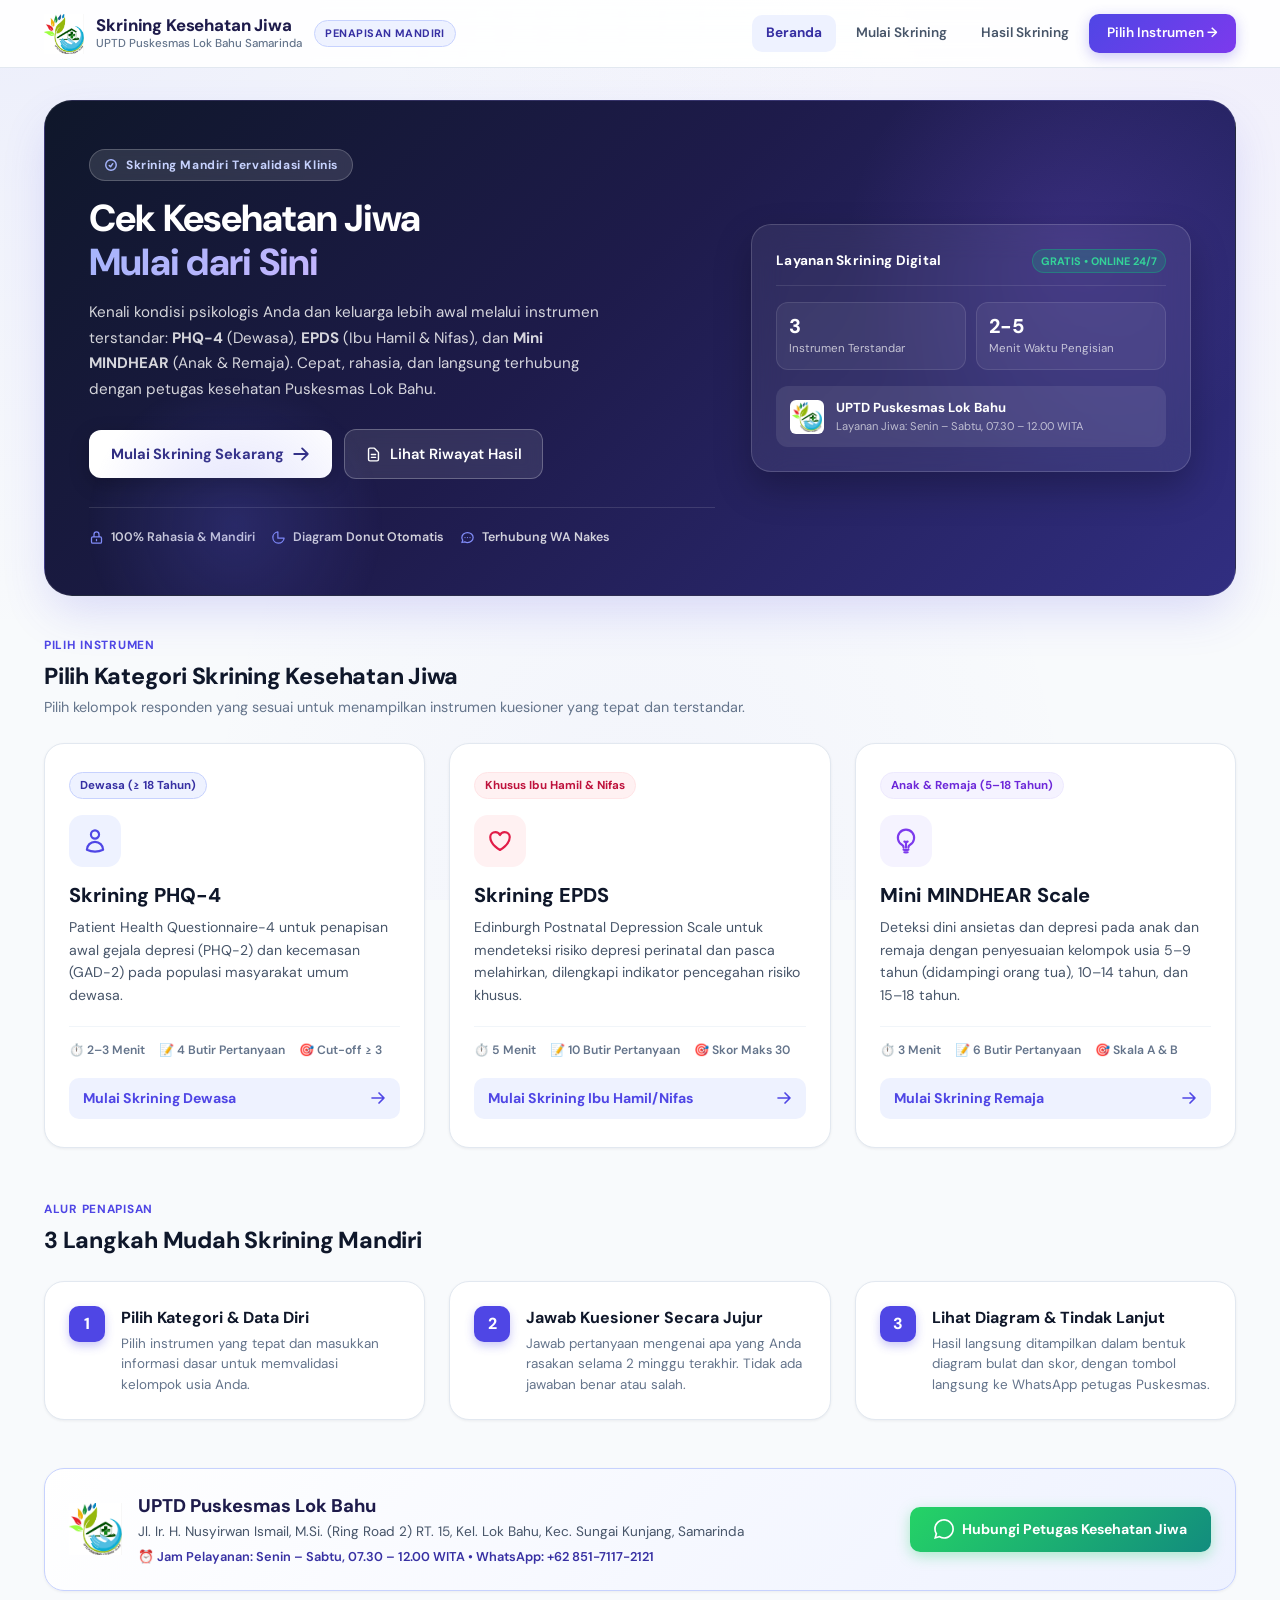
==== desktop/index.html @ c5b692dd "feat: inisialisasi aplikasi skrining kesehatan jiwa mandiri Puskesmas Lok Bahu" ====
<!DOCTYPE html>
<html lang="id">
<head>
    <meta charset="UTF-8">
    <meta name="viewport" content="width=device-width, initial-scale=1.0">
    <title>Skrining Kesehatan Jiwa Mandiri — Puskesmas Lok Bahu</title>
    <meta name="description" content="Skrining kesehatan jiwa mandiri berbasis instrumen tervalidasi PHQ-4, EPDS, dan Mini MINDHEAR. Puskesmas Lok Bahu, Samarinda.">
    <link rel="stylesheet" href="../assets/css/desktop.css">
    <script src="../assets/js/config.js"></script>
</head>
<body>

    <!-- TOP NAVIGATION BAR -->
    <nav class="top-nav">
        <div class="nav-inner">
            <a href="index.html" class="nav-brand">
                <img src="../assets/img/logopuskesmas.png" alt="Puskesmas Lok Bahu" class="brand-logo-img">
                <div class="brand-text">
                    <h1>Skrining Kesehatan Jiwa</h1>
                    <p>UPTD Puskesmas Lok Bahu Samarinda</p>
                </div>
            </a>

            <span class="nav-badge">PENAPISAN MANDIRI</span>

            <ul class="nav-links">
                <li><a href="index.html" class="active">Beranda</a></li>
                <li><a href="#pilih-kategori">Mulai Skrining</a></li>
                <li><a href="hasil.html">Hasil Skrining</a></li>
                <li><a href="#pilih-kategori" class="nav-cta">Pilih Instrumen →</a></li>
            </ul>
        </div>
    </nav>

    <!-- PAGE CONTAINER -->
    <div class="page-container">

        <!-- HERO SECTION (RICH 2-COLUMN) -->
        <section class="hero-desktop">
            <div>
                <div class="hero-tag">
                    <svg viewBox="0 0 24 24" fill="none" stroke="currentColor" stroke-width="2.5">
                        <path stroke-linecap="round" stroke-linejoin="round" d="M9 12.75L11.25 15 15 9.75M21 12a9 9 0 11-18 0 9 9 0 0118 0z"/>
                    </svg>
                    <span>Skrining Mandiri Tervalidasi Klinis</span>
                </div>

                <h1>Cek Kesehatan Jiwa<br><span>Mulai dari Sini</span></h1>

                <p>
                    Kenali kondisi psikologis Anda dan keluarga lebih awal melalui instrumen terstandar: <strong>PHQ-4</strong> (Dewasa), <strong>EPDS</strong> (Ibu Hamil & Nifas), dan <strong>Mini MINDHEAR</strong> (Anak & Remaja). Cepat, rahasia, dan langsung terhubung dengan petugas kesehatan Puskesmas Lok Bahu.
                </p>

                <div class="hero-action-row">
                    <a href="#pilih-kategori" class="btn-hero-primary">
                        <span>Mulai Skrining Sekarang</span>
                        <svg width="18" height="18" fill="none" stroke="currentColor" stroke-width="2.5" viewBox="0 0 24 24"><path stroke-linecap="round" stroke-linejoin="round" d="M13.5 4.5L21 12m0 0l-7.5 7.5M21 12H3"/></svg>
                    </a>
                    <a href="hasil.html" class="btn-hero-secondary">
                        <svg width="17" height="17" fill="none" stroke="currentColor" stroke-width="2" viewBox="0 0 24 24"><path stroke-linecap="round" stroke-linejoin="round" d="M9 12h6m-6 4h6m2 5H7a2 2 0 01-2-2V5a2 2 0 012-2h5.586a1 1 0 01.707.293l5.414 5.414a1 1 0 01.293.707V19a2 2 0 01-2 2z"/></svg>
                        <span>Lihat Riwayat Hasil</span>
                    </a>
                </div>

                <div class="hero-pills-row">
                    <div class="hero-pill-item">
                        <svg fill="none" stroke="currentColor" viewBox="0 0 24 24" stroke-width="2"><path stroke-linecap="round" stroke-linejoin="round" d="M12 15v2m-6 4h12a2 2 0 002-2v-6a2 2 0 00-2-2H6a2 2 0 00-2 2v6a2 2 0 002 2zm10-10V7a4 4 0 00-8 0v4h8z"/></svg>
                        <span>100% Rahasia & Mandiri</span>
                    </div>
                    <div class="hero-pill-item">
                        <svg fill="none" stroke="currentColor" viewBox="0 0 24 24" stroke-width="2"><path stroke-linecap="round" stroke-linejoin="round" d="M11 3.055A9.001 9.001 0 1020.945 13H11V3.055z"/></svg>
                        <span>Diagram Donut Otomatis</span>
                    </div>
                    <div class="hero-pill-item">
                        <svg fill="none" stroke="currentColor" viewBox="0 0 24 24" stroke-width="2"><path stroke-linecap="round" stroke-linejoin="round" d="M8 12h.01M12 12h.01M16 12h.01M21 12c0 4.418-4.03 8-9 8a9.863 9.863 0 01-4.255-.949L3 20l1.395-3.72C3.512 15.042 3 13.574 3 12c0-4.418 4.03-8 9-8s9 3.582 9 8z"/></svg>
                        <span>Terhubung WA Nakes</span>
                    </div>
                </div>
            </div>

            <!-- Hero Visual Preview Card -->
            <div class="hero-visual-card">
                <div class="hvc-header">
                    <span class="hvc-title">Layanan Skrining Digital</span>
                    <span class="hvc-badge">GRATIS • ONLINE 24/7</span>
                </div>
                <div class="hvc-stat-grid">
                    <div class="hvc-stat-item">
                        <div class="hvc-stat-num">3</div>
                        <div class="hvc-stat-label">Instrumen Terstandar</div>
                    </div>
                    <div class="hvc-stat-item">
                        <div class="hvc-stat-num">2-5</div>
                        <div class="hvc-stat-label">Menit Waktu Pengisian</div>
                    </div>
                </div>
                <div class="hvc-faskes">
                    <img src="../assets/img/logopuskesmas.png" alt="Logo" class="hvc-faskes-logo">
                    <div>
                        <div class="hvc-faskes-name">UPTD Puskesmas Lok Bahu</div>
                        <div class="hvc-faskes-hours">Layanan Jiwa: Senin – Sabtu, 07.30 – 12.00 WITA</div>
                    </div>
                </div>
            </div>
        </section>

        <!-- PILIH KATEGORI SECTION -->
        <section id="pilih-kategori" style="margin-bottom: 48px;">
            <div class="section-head">
                <span class="section-tag">PILIH INSTRUMEN</span>
                <h2 class="section-title">Pilih Kategori Skrining Kesehatan Jiwa</h2>
                <p class="section-desc">Pilih kelompok responden yang sesuai untuk menampilkan instrumen kuesioner yang tepat dan terstandar.</p>
            </div>

            <div class="grid-3">
                <!-- 1. DEWASA (PHQ-4) -->
                <a href="form.html?t=phq4" class="category-card">
                    <div class="cat-badge indigo">Dewasa (≥ 18 Tahun)</div>
                    <div class="cat-icon-wrap indigo">
                        <svg viewBox="0 0 24 24" fill="none" stroke="currentColor" stroke-width="2">
                            <path stroke-linecap="round" stroke-linejoin="round" d="M15.75 6a3.75 3.75 0 11-7.5 0 3.75 3.75 0 017.5 0zM4.501 20.118a7.5 7.5 0 0114.998 0A17.933 17.933 0 0112 21.75c-2.676 0-5.216-.584-7.499-1.632z"/>
                        </svg>
                    </div>
                    <h3 class="cat-title">Skrining PHQ-4</h3>
                    <p class="cat-desc">
                        Patient Health Questionnaire-4 untuk penapisan awal gejala depresi (PHQ-2) dan kecemasan (GAD-2) pada populasi masyarakat umum dewasa.
                    </p>
                    <div class="cat-meta-row">
                        <span>⏱️ 2–3 Menit</span>
                        <span>📝 4 Butir Pertanyaan</span>
                        <span>🎯 Cut-off ≥ 3</span>
                    </div>
                    <div class="cat-cta">
                        <span>Mulai Skrining Dewasa</span>
                        <svg viewBox="0 0 24 24" fill="none" stroke="currentColor" stroke-width="2.5"><path stroke-linecap="round" stroke-linejoin="round" d="M13.5 4.5L21 12m0 0l-7.5 7.5M21 12H3"/></svg>
                    </div>
                </a>

                <!-- 2. IBU HAMIL & NIFAS (EPDS) -->
                <a href="form.html?t=epds" class="category-card">
                    <div class="cat-badge rose">Khusus Ibu Hamil & Nifas</div>
                    <div class="cat-icon-wrap rose">
                        <svg viewBox="0 0 24 24" fill="none" stroke="currentColor" stroke-width="2">
                            <path stroke-linecap="round" stroke-linejoin="round" d="M21 8.25c0-2.485-2.099-4.5-4.688-4.5-1.935 0-3.597 1.126-4.312 2.733-.715-1.607-2.377-2.733-4.313-2.733C5.1 3.75 3 5.765 3 8.25c0 7.22 9 12 9 12s9-4.78 9-12z"/>
                        </svg>
                    </div>
                    <h3 class="cat-title">Skrining EPDS</h3>
                    <p class="cat-desc">
                        Edinburgh Postnatal Depression Scale untuk mendeteksi risiko depresi perinatal dan pasca melahirkan, dilengkapi indikator pencegahan risiko khusus.
                    </p>
                    <div class="cat-meta-row">
                        <span>⏱️ 5 Menit</span>
                        <span>📝 10 Butir Pertanyaan</span>
                        <span>🎯 Skor Maks 30</span>
                    </div>
                    <div class="cat-cta">
                        <span>Mulai Skrining Ibu Hamil/Nifas</span>
                        <svg viewBox="0 0 24 24" fill="none" stroke="currentColor" stroke-width="2.5"><path stroke-linecap="round" stroke-linejoin="round" d="M13.5 4.5L21 12m0 0l-7.5 7.5M21 12H3"/></svg>
                    </div>
                </a>

                <!-- 3. ANAK & REMAJA (MINDHEAR) -->
                <a href="form.html?t=mindhear" class="category-card">
                    <div class="cat-badge violet">Anak & Remaja (5–18 Tahun)</div>
                    <div class="cat-icon-wrap violet">
                        <svg viewBox="0 0 24 24" fill="none" stroke="currentColor" stroke-width="2">
                            <path stroke-linecap="round" stroke-linejoin="round" d="M12 18v-5.25m0 0a6.01 6.01 0 001.5-.189m-1.5.189a6.01 6.01 0 01-1.5-.189m3.75 7.478a12.06 12.06 0 01-4.5 0m3.75 2.383a14.406 14.406 0 01-3 0M14.25 18v-.192c0-.983.658-1.823 1.508-2.316a7.5 7.5 0 10-7.517 0c.85.493 1.509 1.333 1.509 2.316V18"/>
                        </svg>
                    </div>
                    <h3 class="cat-title">Mini MINDHEAR Scale</h3>
                    <p class="cat-desc">
                        Deteksi dini ansietas dan depresi pada anak dan remaja dengan penyesuaian kelompok usia 5–9 tahun (didampingi orang tua), 10–14 tahun, dan 15–18 tahun.
                    </p>
                    <div class="cat-meta-row">
                        <span>⏱️ 3 Menit</span>
                        <span>📝 6 Butir Pertanyaan</span>
                        <span>🎯 Skala A & B</span>
                    </div>
                    <div class="cat-cta">
                        <span>Mulai Skrining Remaja</span>
                        <svg viewBox="0 0 24 24" fill="none" stroke="currentColor" stroke-width="2.5"><path stroke-linecap="round" stroke-linejoin="round" d="M13.5 4.5L21 12m0 0l-7.5 7.5M21 12H3"/></svg>
                    </div>
                </a>
            </div>
        </section>

        <!-- 3 LANGKAH ALUR SKRINING -->
        <section style="margin-bottom: 48px;">
            <div class="section-head">
                <span class="section-tag">ALUR PENAPISAN</span>
                <h2 class="section-title">3 Langkah Mudah Skrining Mandiri</h2>
            </div>

            <div class="grid-3">
                <div class="flow-step-card">
                    <div class="fsc-num">1</div>
                    <div class="fsc-content">
                        <h4>Pilih Kategori & Data Diri</h4>
                        <p>Pilih instrumen yang tepat dan masukkan informasi dasar untuk memvalidasi kelompok usia Anda.</p>
                    </div>
                </div>
                <div class="flow-step-card">
                    <div class="fsc-num">2</div>
                    <div class="fsc-content">
                        <h4>Jawab Kuesioner Secara Jujur</h4>
                        <p>Jawab pertanyaan mengenai apa yang Anda rasakan selama 2 minggu terakhir. Tidak ada jawaban benar atau salah.</p>
                    </div>
                </div>
                <div class="flow-step-card">
                    <div class="fsc-num">3</div>
                    <div class="fsc-content">
                        <h4>Lihat Diagram & Tindak Lanjut</h4>
                        <p>Hasil langsung ditampilkan dalam bentuk diagram bulat dan skor, dengan tombol langsung ke WhatsApp petugas Puskesmas.</p>
                    </div>
                </div>
            </div>
        </section>

        <!-- KARTU PUSKESMAS LOK BAHU INFO -->
        <section class="card card-pad" style="border: 1.5px solid var(--indigo-200); background: linear-gradient(135deg, white, var(--indigo-50));">
            <div style="display: flex; align-items: center; justify-content: space-between; flex-wrap: wrap; gap: 20px;">
                <div style="display: flex; align-items: center; gap: 16px;">
                    <img src="../assets/img/logopuskesmas.png" alt="Logo" style="height: 52px; width: auto; object-fit: contain;">
                    <div>
                        <h3 style="font-size: 1.15rem; font-weight: 800; color: var(--indigo-900);">UPTD Puskesmas Lok Bahu</h3>
                        <p style="font-size: 0.85rem; color: var(--slate-600); margin-top: 2px;">
                            Jl. Ir. H. Nusyirwan Ismail, M.Si. (Ring Road 2) RT. 15, Kel. Lok Bahu, Kec. Sungai Kunjang, Samarinda
                        </p>
                        <p style="font-size: 0.8rem; color: var(--indigo-700); font-weight: 600; margin-top: 4px;">
                            ⏰ Jam Pelayanan: Senin – Sabtu, 07.30 – 12.00 WITA • WhatsApp: +62 851-7117-2121
                        </p>
                    </div>
                </div>
                <a href="https://wa.me/6285171172121?text=Halo%20Petugas%20Kesehatan%20Jiwa%20Puskesmas%20Lok%20Bahu,%20saya%20ingin%20berkonsultasi" target="_blank" class="btn btn-wa-cta" style="width: auto; padding: 12px 24px;">
                    <svg viewBox="0 0 24 24"><path d="M.057 24l1.687-6.163c-1.041-1.804-1.588-3.849-1.587-5.946.003-6.556 5.338-11.891 11.893-11.891 3.181.001 6.167 1.24 8.413 3.488 2.245 2.248 3.481 5.236 3.48 8.414-.003 6.557-5.338 11.892-11.893 11.892-1.99-.001-3.951-.5-5.688-1.448l-6.305 1.654zm6.597-3.807c1.676.995 3.276 1.591 5.392 1.592 5.448 0 9.886-4.434 9.889-9.885.002-5.462-4.415-9.89-9.881-9.892-5.452 0-9.887 4.434-9.889 9.884-.001 2.225.651 3.891 1.746 5.634l-.999 3.648 3.742-.981z"/></svg>
                    <span>Hubungi Petugas Kesehatan Jiwa</span>
                </a>
            </div>
        </section>

    </div>

</body>
</html>
---- assets/css/desktop.css ----
/* =============================================================================
   desktop.css — SKRINING KESEHATAN JIWA (PUSKESMAS LOK BAHU)
   Theme: Indigo-Violet Deep Slate | DM Sans Modern Medical UI
   ============================================================================= */

@import url('https://fonts.googleapis.com/css2?family=DM+Sans:ital,opsz,wght@0,9..40,300;0,9..40,400;0,9..40,500;0,9..40,600;0,9..40,700;0,9..40,800;1,9..40,400&display=swap');

/* ── RESET & TOKENS ──────────────────────────────────────────────────────── */
*, *::before, *::after { box-sizing: border-box; margin: 0; padding: 0; }

:root {
    --indigo-950: #0f172a;
    --indigo-900: #1e1b4b;
    --indigo-800: #312e81;
    --indigo-700: #3730a3;
    --indigo-600: #4f46e5;
    --indigo-500: #6366f1;
    --indigo-400: #818cf8;
    --indigo-200: #c7d2fe;
    --indigo-100: #e0e7ff;
    --indigo-50:  #eef2ff;

    --violet-700: #6d28d9;
    --violet-600: #7c3aed;
    --violet-500: #8b5cf6;
    --violet-100: #ede9fe;
    --violet-50:  #f5f3ff;

    --slate-900:  #0f172a;
    --slate-800:  #1e293b;
    --slate-700:  #334155;
    --slate-600:  #475569;
    --slate-500:  #64748b;
    --slate-400:  #94a3b8;
    --slate-200:  #e2e8f0;
    --slate-100:  #f1f5f9;
    --slate-50:   #f8fafc;

    --emerald-600: #059669;
    --emerald-500: #10b981;
    --emerald-100: #d1fae5;
    --emerald-50:  #ecfdf5;

    --amber-600:   #d97706;
    --amber-500:   #f59e0b;
    --amber-100:   #fef3c7;
    --amber-50:    #fffbeb;

    --rose-700:    #be123c;
    --rose-600:    #e11d48;
    --rose-500:    #f43f5e;
    --rose-100:    #ffe4e6;
    --rose-50:     #fff1f2;

    --wa-green:    #25D366;
    --wa-dark:     #128C7E;

    --shadow-sm:  0 1px 3px rgba(15,23,42,0.06);
    --shadow-md:  0 4px 16px -2px rgba(79,70,229,0.08), 0 2px 6px -1px rgba(15,23,42,0.04);
    --shadow-lg:  0 12px 32px -4px rgba(79,70,229,0.12), 0 4px 12px -2px rgba(15,23,42,0.05);
    --shadow-xl:  0 20px 48px -6px rgba(79,70,229,0.18);

    --radius-sm: 8px;
    --radius-md: 14px;
    --radius-lg: 20px;
    --radius-xl: 28px;
}

html { scroll-behavior: smooth; }

body {
    font-family: 'DM Sans', -apple-system, BlinkMacSystemFont, 'Segoe UI', Roboto, sans-serif;
    background-color: #f8fafc;
    background-image: 
        radial-gradient(at 0% 0%, rgba(99,102,241,0.08) 0px, transparent 50%),
        radial-gradient(at 100% 0%, rgba(139,92,246,0.07) 0px, transparent 50%),
        radial-gradient(at 50% 100%, rgba(99,102,241,0.04) 0px, transparent 50%);
    background-attachment: fixed;
    color: var(--slate-800);
    min-height: 100vh;
    line-height: 1.5;
    -webkit-font-smoothing: antialiased;
}

/* ── TOP NAV ─────────────────────────────────────────────────────────────── */
.top-nav {
    position: sticky; top: 0; z-index: 100;
    background: rgba(255, 255, 255, 0.92);
    backdrop-filter: blur(14px); -webkit-backdrop-filter: blur(14px);
    border-bottom: 1px solid var(--slate-200);
    height: 68px;
    transition: all 0.2s ease;
}
.nav-inner {
    max-width: 1240px; margin: 0 auto; padding: 0 24px;
    height: 100%; display: flex; align-items: center; justify-content: space-between;
}
.nav-brand {
    display: flex; align-items: center; gap: 12px;
    text-decoration: none;
}
.brand-logo-img {
    height: 40px; width: auto; object-fit: contain;
}
.brand-text h1 {
    font-size: 1.05rem; font-weight: 800; color: var(--indigo-900);
    line-height: 1.2; letter-spacing: -0.01em;
}
.brand-text p {
    font-size: 0.72rem; font-weight: 500; color: var(--slate-500);
}
.nav-badge {
    background: var(--indigo-50); border: 1px solid var(--indigo-200);
    color: var(--indigo-700); font-size: 0.68rem; font-weight: 700;
    padding: 4px 10px; border-radius: 20px; letter-spacing: 0.04em;
    margin-left: 12px; white-space: nowrap;
}
.nav-links {
    display: flex; align-items: center; gap: 6px;
    list-style: none; margin-left: auto;
}
.nav-links a, .nav-links button {
    display: flex; align-items: center; gap: 6px;
    padding: 8px 14px; border-radius: 10px;
    font-size: 0.85rem; font-weight: 600; color: var(--slate-600);
    text-decoration: none; border: none; background: transparent;
    cursor: pointer; transition: all 0.18s ease;
}
.nav-links a:hover, .nav-links button:hover {
    color: var(--indigo-600); background: var(--indigo-50);
}
.nav-links a.active {
    color: var(--indigo-700); background: var(--indigo-50); font-weight: 700;
}
.nav-cta {
    background: linear-gradient(135deg, var(--indigo-600), var(--violet-600)) !important;
    color: white !important; padding: 9px 18px !important;
    border-radius: 10px !important; box-shadow: 0 4px 14px rgba(79,70,229,0.3);
}
.nav-cta:hover {
    transform: translateY(-1px); box-shadow: 0 6px 18px rgba(79,70,229,0.4) !important;
}

/* ── PAGE CONTAINER ──────────────────────────────────────────────────────── */
.page-container {
    max-width: 1240px; margin: 0 auto;
    padding: 32px 24px; min-height: calc(100vh - 68px);
}

/* ── HERO DESKTOP (RICH 2-COLUMN) ────────────────────────────────────────── */
.hero-desktop {
    display: grid; grid-template-columns: 1fr 440px;
    gap: 36px; align-items: center;
    background: linear-gradient(135deg, var(--indigo-950) 0%, var(--indigo-900) 45%, var(--indigo-800) 100%);
    border-radius: var(--radius-xl);
    padding: 48px 44px; margin-bottom: 36px;
    position: relative; overflow: hidden;
    box-shadow: var(--shadow-xl); border: 1px solid rgba(255,255,255,0.08);
}
.hero-desktop::before {
    content: ''; position: absolute; width: 450px; height: 450px;
    background: radial-gradient(circle, rgba(139,92,246,0.18) 0%, transparent 70%);
    right: -60px; top: -80px; pointer-events: none;
}
.hero-desktop::after {
    content: ''; position: absolute; width: 300px; height: 300px;
    background: radial-gradient(circle, rgba(99,102,241,0.2) 0%, transparent 70%);
    left: 40px; bottom: -80px; pointer-events: none;
}
.hero-tag {
    display: inline-flex; align-items: center; gap: 8px;
    background: rgba(255,255,255,0.12); border: 1px solid rgba(255,255,255,0.2);
    color: var(--indigo-200); font-size: 0.75rem; font-weight: 700;
    padding: 6px 14px; border-radius: 20px; letter-spacing: 0.05em;
    margin-bottom: 16px; backdrop-filter: blur(8px);
}
.hero-tag svg { width: 14px; height: 14px; color: #a5b4fc; }
.hero-desktop h1 {
    font-size: 2.35rem; font-weight: 800; color: white;
    line-height: 1.18; margin-bottom: 14px; letter-spacing: -0.02em;
}
.hero-desktop h1 span {
    background: linear-gradient(135deg, #a5b4fc 0%, #c4b5fd 100%);
    -webkit-background-clip: text; -webkit-text-fill-color: transparent;
}
.hero-desktop p {
    color: rgba(255,255,255,0.82); font-size: 0.95rem;
    line-height: 1.7; margin-bottom: 26px; max-width: 520px;
}
.hero-action-row {
    display: flex; align-items: center; gap: 12px; margin-bottom: 28px;
}
.btn-hero-primary {
    display: inline-flex; align-items: center; gap: 8px;
    background: white; color: var(--indigo-800);
    font-size: 0.92rem; font-weight: 700; padding: 13px 22px;
    border-radius: 12px; border: none; cursor: pointer;
    box-shadow: 0 6px 20px rgba(0,0,0,0.22); transition: all 0.2s ease;
    text-decoration: none;
}
.btn-hero-primary:hover {
    transform: translateY(-2px); box-shadow: 0 8px 26px rgba(0,0,0,0.3); background: #fdfdfd;
}
.btn-hero-secondary {
    display: inline-flex; align-items: center; gap: 8px;
    background: rgba(255,255,255,0.1); border: 1px solid rgba(255,255,255,0.25);
    color: white; font-size: 0.92rem; font-weight: 600; padding: 13px 20px;
    border-radius: 12px; text-decoration: none; transition: all 0.2s ease;
    backdrop-filter: blur(8px);
}
.btn-hero-secondary:hover {
    background: rgba(255,255,255,0.18); border-color: rgba(255,255,255,0.4);
}
.hero-pills-row {
    display: flex; align-items: center; gap: 16px; flex-wrap: wrap;
    border-top: 1px solid rgba(255,255,255,0.12); padding-top: 20px;
}
.hero-pill-item {
    display: flex; align-items: center; gap: 7px;
    color: rgba(255,255,255,0.8); font-size: 0.78rem; font-weight: 600;
}
.hero-pill-item svg { width: 15px; height: 15px; color: #818cf8; }

/* Hero Visual Card (Right side) */
.hero-visual-card {
    background: rgba(255,255,255,0.07);
    border: 1px solid rgba(255,255,255,0.16);
    border-radius: var(--radius-lg); padding: 24px;
    backdrop-filter: blur(16px); -webkit-backdrop-filter: blur(16px);
    box-shadow: 0 16px 36px rgba(0,0,0,0.25);
    display: flex; flex-direction: column; gap: 16px;
}
.hvc-header {
    display: flex; align-items: center; justify-content: space-between;
    border-bottom: 1px solid rgba(255,255,255,0.1); padding-bottom: 12px;
}
.hvc-title { font-size: 0.85rem; font-weight: 700; color: white; letter-spacing: 0.02em; }
.hvc-badge {
    background: rgba(16,185,129,0.2); border: 1px solid rgba(16,185,129,0.4);
    color: #34d399; font-size: 0.68rem; font-weight: 700;
    padding: 3px 8px; border-radius: 12px;
}
.hvc-stat-grid {
    display: grid; grid-template-columns: 1fr 1fr; gap: 10px;
}
.hvc-stat-item {
    background: rgba(255,255,255,0.06); border: 1px solid rgba(255,255,255,0.1);
    border-radius: 12px; padding: 12px;
}
.hvc-stat-num { font-size: 1.25rem; font-weight: 800; color: white; line-height: 1.1; }
.hvc-stat-label { font-size: 0.72rem; color: rgba(255,255,255,0.7); margin-top: 3px; }
.hvc-faskes {
    background: rgba(255,255,255,0.09); border-radius: 12px; padding: 12px 14px;
    display: flex; align-items: center; gap: 12px;
}
.hvc-faskes-logo {
    height: 34px; width: 34px; object-fit: contain; background: white;
    padding: 2px; border-radius: 6px;
}
.hvc-faskes-name { font-size: 0.82rem; font-weight: 700; color: white; }
.hvc-faskes-hours { font-size: 0.7rem; color: rgba(255,255,255,0.65); }

/* ── SECTION HEADER ──────────────────────────────────────────────────────── */
.section-head {
    margin-bottom: 24px; text-align: left;
}
.section-tag {
    display: inline-block; font-size: 0.74rem; font-weight: 700;
    color: var(--indigo-600); text-transform: uppercase; letter-spacing: 0.06em;
    margin-bottom: 4px;
}
.section-title {
    font-size: 1.45rem; font-weight: 800; color: var(--slate-900); letter-spacing: -0.01em;
}
.section-desc {
    font-size: 0.9rem; color: var(--slate-500); margin-top: 4px;
}

/* ── CARDS & GRIDS ───────────────────────────────────────────────────────── */
.card {
    background: white; border: 1px solid var(--slate-200);
    border-radius: var(--radius-lg); box-shadow: var(--shadow-sm);
    transition: all 0.2s ease;
}
.card-pad { padding: 24px; }
.card-pad-sm { padding: 16px; }

.grid-3 {
    display: grid; grid-template-columns: repeat(3, 1fr); gap: 24px;
}
.grid-2 {
    display: grid; grid-template-columns: repeat(2, 1fr); gap: 24px;
}

/* ── INSTRUMENT CATEGORY CARD ────────────────────────────────────────────── */
.category-card {
    background: white; border: 1px solid var(--slate-200);
    border-radius: var(--radius-lg); padding: 28px 24px;
    display: flex; flex-direction: column; text-decoration: none;
    position: relative; overflow: hidden;
    box-shadow: var(--shadow-sm); transition: all 0.25s cubic-bezier(0.16,1,0.3,1);
}
.category-card::before {
    content: ''; position: absolute; top: 0; left: 0; right: 0; height: 4px;
    background: linear-gradient(90deg, var(--indigo-500), var(--violet-500));
    opacity: 0; transition: opacity 0.2s ease;
}
.category-card:hover {
    transform: translateY(-4px); box-shadow: var(--shadow-lg);
    border-color: var(--indigo-300);
}
.category-card:hover::before { opacity: 1; }

.cat-badge {
    display: inline-flex; align-items: center; gap: 6px;
    font-size: 0.72rem; font-weight: 700; padding: 4px 10px;
    border-radius: 20px; width: fit-content; margin-bottom: 16px;
}
.cat-badge.indigo { background: var(--indigo-50); color: var(--indigo-700); border: 1px solid var(--indigo-200); }
.cat-badge.rose   { background: var(--rose-50); color: var(--rose-700); border: 1px solid var(--rose-100); }
.cat-badge.violet { background: var(--violet-50); color: var(--violet-700); border: 1px solid var(--violet-100); }

.cat-icon-wrap {
    width: 52px; height: 52px; border-radius: 14px;
    display: flex; align-items: center; justify-content: center;
    margin-bottom: 16px; transition: transform 0.2s;
}
.category-card:hover .cat-icon-wrap { transform: scale(1.05); }
.cat-icon-wrap.indigo { background: var(--indigo-50); color: var(--indigo-600); }
.cat-icon-wrap.rose   { background: var(--rose-50); color: var(--rose-600); }
.cat-icon-wrap.violet { background: var(--violet-50); color: var(--violet-600); }
.cat-icon-wrap svg { width: 26px; height: 26px; }

.cat-title {
    font-size: 1.25rem; font-weight: 800; color: var(--slate-900);
    margin-bottom: 8px; line-height: 1.25;
}
.cat-desc {
    font-size: 0.88rem; color: var(--slate-600); line-height: 1.6;
    margin-bottom: 20px; flex-grow: 1;
}

.cat-meta-row {
    display: flex; align-items: center; gap: 14px;
    font-size: 0.76rem; color: var(--slate-500); font-weight: 600;
    margin-bottom: 18px; padding-top: 14px; border-top: 1px solid var(--slate-100);
}
.cat-meta-row span { display: flex; align-items: center; gap: 5px; }

.cat-cta {
    display: flex; align-items: center; justify-content: space-between;
    font-size: 0.88rem; font-weight: 700; color: var(--indigo-600);
    padding: 10px 14px; background: var(--indigo-50); border-radius: 10px;
    transition: all 0.18s ease;
}
.category-card:hover .cat-cta {
    background: var(--indigo-600); color: white;
}
.category-card:hover .cat-cta svg { transform: translateX(3px); }
.cat-cta svg { width: 16px; height: 16px; transition: transform 0.18s; }

/* ── 3 LANGKAH EDUKASI ───────────────────────────────────────────────────── */
.flow-step-card {
    background: white; border: 1px solid var(--slate-200);
    border-radius: var(--radius-lg); padding: 24px;
    display: flex; align-items: flex-start; gap: 16px;
    box-shadow: var(--shadow-sm);
}
.fsc-num {
    width: 36px; height: 36px; border-radius: 10px;
    background: var(--indigo-600); color: white;
    font-size: 1rem; font-weight: 800; display: flex; align-items: center; justify-content: center;
    flex-shrink: 0; box-shadow: 0 4px 10px rgba(79,70,229,0.3);
}
.fsc-content h4 { font-size: 1rem; font-weight: 700; color: var(--slate-900); margin-bottom: 4px; }
.fsc-content p  { font-size: 0.84rem; color: var(--slate-500); line-height: 1.5; }

/* ── FORM WIZARD (2 COLUMNS: FORM + SIDEBAR) ─────────────────────────────── */
.form-layout {
    display: grid; grid-template-columns: 1fr 340px;
    gap: 28px; align-items: start;
}
.form-card {
    background: white; border: 1px solid var(--slate-200);
    border-radius: var(--radius-xl); box-shadow: var(--shadow-md);
    overflow: hidden;
}

/* Stepper Bar */
.stepper-header {
    background: linear-gradient(135deg, var(--indigo-900), var(--indigo-800));
    padding: 24px 32px; color: white;
    display: flex; align-items: center; justify-content: space-between;
}
.stepper-title { font-size: 1.15rem; font-weight: 800; }
.stepper-sub { font-size: 0.8rem; color: var(--indigo-200); margin-top: 2px; }

.stepper-bar {
    display: flex; align-items: center; justify-content: center;
    background: white; border-bottom: 1px solid var(--slate-200);
    padding: 18px 32px; gap: 16px;
}
.step-item {
    display: flex; align-items: center; gap: 8px;
    font-size: 0.84rem; font-weight: 600; color: var(--slate-400);
}
.step-circle {
    width: 28px; height: 28px; border-radius: 50%;
    background: var(--slate-100); color: var(--slate-500);
    display: flex; align-items: center; justify-content: center;
    font-size: 0.8rem; font-weight: 700; transition: all 0.2s;
}
.step-item.active { color: var(--indigo-700); font-weight: 700; }
.step-item.active .step-circle {
    background: var(--indigo-600); color: white;
    box-shadow: 0 3px 8px rgba(79,70,229,0.35);
}
.step-item.done { color: var(--emerald-600); }
.step-item.done .step-circle { background: var(--emerald-500); color: white; }
.step-divider-line {
    width: 48px; height: 2px; background: var(--slate-200);
}
.step-divider-line.done { background: var(--emerald-500); }

.form-body-pad { padding: 32px; }
.form-section-title {
    font-size: 1.1rem; font-weight: 800; color: var(--slate-900);
    margin-bottom: 6px;
}
.form-section-desc {
    font-size: 0.85rem; color: var(--slate-500); margin-bottom: 24px;
}

/* Form Controls */
.form-grid-2 {
    display: grid; grid-template-columns: 1fr 1fr; gap: 16px;
}
.form-group {
    display: flex; flex-direction: column; gap: 6px; margin-bottom: 16px;
}
.form-group.span-2 { grid-column: span 2; }
.form-group label {
    font-size: 0.84rem; font-weight: 700; color: var(--slate-700);
}
.form-group label .req { color: var(--rose-600); margin-left: 2px; }
.form-group input, .form-group select, .form-group textarea {
    padding: 11px 14px; border: 1.5px solid var(--slate-200);
    border-radius: 10px; font-size: 0.9rem; font-family: inherit;
    color: var(--slate-800); background: white;
    transition: all 0.18s ease; outline: none;
}
.form-group input:focus, .form-group select:focus, .form-group textarea:focus {
    border-color: var(--indigo-500);
    box-shadow: 0 0 0 3px rgba(99,102,241,0.15);
}
.form-group .input-hint {
    font-size: 0.75rem; color: var(--slate-400); margin-top: 2px;
}

/* Question Box */
.question-card {
    background: white; border: 1.5px solid var(--slate-200);
    border-radius: var(--radius-md); padding: 18px 20px;
    margin-bottom: 16px; transition: all 0.2s;
}
.question-card:hover { border-color: var(--indigo-300); }
.question-header {
    display: flex; align-items: flex-start; gap: 12px; margin-bottom: 14px;
}
.q-num {
    background: var(--indigo-100); color: var(--indigo-700);
    font-size: 0.75rem; font-weight: 800; padding: 3px 8px; border-radius: 6px;
    flex-shrink: 0; margin-top: 2px;
}
.q-text { font-size: 0.92rem; font-weight: 600; color: var(--slate-800); line-height: 1.5; }

.likert-grid {
    display: grid; grid-template-columns: repeat(4, 1fr); gap: 8px;
}
.likert-option {
    border: 1.5px solid var(--slate-200); border-radius: 10px;
    padding: 10px 8px; text-align: center; cursor: pointer;
    font-size: 0.78rem; font-weight: 600; color: var(--slate-600);
    transition: all 0.18s; background: var(--slate-50);
}
.likert-option:hover {
    border-color: var(--indigo-400); background: var(--indigo-50); color: var(--indigo-700);
}
.likert-option.selected {
    border-color: var(--indigo-600); background: var(--indigo-600);
    color: white; font-weight: 700; box-shadow: 0 4px 10px rgba(79,70,229,0.25);
}

.yn-grid {
    display: grid; grid-template-columns: 1fr 1fr; gap: 10px;
}
.yn-card {
    border: 1.5px solid var(--slate-200); border-radius: 10px;
    padding: 10px 14px; text-align: center; cursor: pointer;
    font-size: 0.85rem; font-weight: 600; color: var(--slate-700);
    transition: all 0.18s; background: var(--slate-50);
}
.yn-card:hover { border-color: var(--indigo-400); }
.yn-card.selected-ya {
    border-color: var(--rose-600); background: var(--rose-600);
    color: white; font-weight: 700;
}
.yn-card.selected-tidak {
    border-color: var(--emerald-600); background: var(--emerald-600);
    color: white; font-weight: 700;
}

/* Form Nav Bar (Buttons) */
.form-action-nav {
    display: flex; align-items: center; justify-content: space-between;
    padding: 20px 32px; background: var(--slate-50);
    border-top: 1px solid var(--slate-200);
}

/* Form Sidebar Helper */
.form-sidebar { position: sticky; top: 92px; display: flex; flex-direction: column; gap: 16px; }
.sidebar-box {
    background: white; border: 1px solid var(--slate-200);
    border-radius: var(--radius-lg); padding: 20px; box-shadow: var(--shadow-sm);
}
.sidebar-title {
    font-size: 0.88rem; font-weight: 700; color: var(--slate-900);
    margin-bottom: 12px; display: flex; align-items: center; gap: 8px;
}
.sidebar-title svg { width: 16px; height: 16px; color: var(--indigo-600); }
.sidebar-list { list-style: none; display: flex; flex-direction: column; gap: 10px; }
.sidebar-list li {
    font-size: 0.8rem; color: var(--slate-600); line-height: 1.45;
    display: flex; align-items: flex-start; gap: 8px;
}
.sidebar-list li svg { width: 14px; height: 14px; color: var(--emerald-500); flex-shrink: 0; margin-top: 2px; }

/* ── HASIL LAYOUT (2 COLUMNS: UTAMA + SIDEBAR STICKY) ─────────────────────── */
.hasil-layout {
    display: grid; grid-template-columns: 1fr 380px;
    gap: 28px; align-items: start;
}

/* Status Hero Card (Besar di Atas) */
.status-hero-card {
    border-radius: var(--radius-xl); padding: 32px;
    margin-bottom: 24px; position: relative; overflow: hidden;
    box-shadow: var(--shadow-md); border: 1.5px solid transparent;
}
.status-hero-card.berisiko {
    background: linear-gradient(135deg, #fff1f2 0%, #ffe4e6 100%);
    border-color: #fca5a5;
}
.status-hero-card.tidak-berisiko {
    background: linear-gradient(135deg, #ecfdf5 0%, #d1fae5 100%);
    border-color: #86efac;
}

.status-badge-pill {
    display: inline-flex; align-items: center; gap: 6px;
    font-size: 0.74rem; font-weight: 800; padding: 4px 12px;
    border-radius: 20px; text-transform: uppercase; letter-spacing: 0.05em;
    margin-bottom: 12px;
}
.status-badge-pill.merah { background: #fee2e2; color: #991b1b; border: 1px solid #f87171; }
.status-badge-pill.hijau { background: #d1fae5; color: #065f46; border: 1px solid #34d399; }

.status-hero-title {
    font-size: 1.65rem; font-weight: 800; color: var(--slate-900);
    line-height: 1.25; margin-bottom: 8px;
}
.status-hero-desc {
    font-size: 0.92rem; color: var(--slate-700); line-height: 1.6;
    max-width: 600px;
}

/* Donut Chart Gauge Card */
.donut-gauge-card {
    background: white; border: 1px solid var(--slate-200);
    border-radius: var(--radius-lg); padding: 24px;
    margin-bottom: 24px; box-shadow: var(--shadow-sm);
}
.donut-card-title {
    font-size: 0.85rem; font-weight: 800; color: var(--slate-700);
    text-transform: uppercase; letter-spacing: 0.05em; margin-bottom: 18px;
    text-align: center;
}
.donut-gauge-grid {
    display: grid; grid-template-columns: 1fr 1fr; gap: 20px;
    align-items: center; justify-content: center;
}
.donut-single-center {
    display: flex; flex-direction: column; align-items: center; justify-content: center;
}
.donut-unit-wrap {
    display: flex; flex-direction: column; align-items: center; text-align: center;
}
.donut-svg-box {
    position: relative; width: 130px; height: 130px; margin: 0 auto 10px;
}
.donut-svg-box.lg { width: 160px; height: 160px; }
.donut-svg-box svg { width: 100%; height: 100%; transform: rotate(-90deg); }
.donut-center-text {
    position: absolute; inset: 0; display: flex; flex-direction: column;
    align-items: center; justify-content: center;
}
.donut-score-val {
    font-size: 1.85rem; font-weight: 800; line-height: 1;
}
.donut-score-val.lg { font-size: 2.25rem; }
.donut-score-max { font-size: 0.72rem; color: var(--slate-400); font-weight: 600; margin-top: 2px; }

.donut-label-pill {
    font-size: 0.8rem; font-weight: 700; padding: 4px 12px; border-radius: 20px;
    margin-top: 4px;
}
.donut-label-pill.danger  { background: var(--rose-100); color: var(--rose-700); }
.donut-label-pill.warning { background: var(--amber-100); color: var(--amber-700); }
.donut-label-pill.normal  { background: var(--emerald-100); color: var(--emerald-700); }

/* Alert Bahaya / EPDS Q10 */
.alert-bahaya-banner {
    background: #fef2f2; border: 2px solid #ef4444; border-radius: var(--radius-md);
    padding: 18px 20px; margin-bottom: 24px; display: flex; align-items: flex-start; gap: 14px;
    box-shadow: 0 4px 14px rgba(239,68,68,0.15);
}
.abb-icon {
    width: 38px; height: 38px; border-radius: 10px; background: #fee2e2; color: #ef4444;
    display: flex; align-items: center; justify-content: center; flex-shrink: 0;
}
.abb-title { font-size: 0.95rem; font-weight: 800; color: #991b1b; margin-bottom: 3px; }
.abb-desc  { font-size: 0.84rem; color: #b91c1c; line-height: 1.5; }

/* Rekomendasi Medis Card */
.rekomendasi-card {
    background: white; border: 1px solid var(--slate-200);
    border-radius: var(--radius-lg); padding: 24px;
    margin-bottom: 24px; box-shadow: var(--shadow-sm);
}
.rec-head {
    border-bottom: 1px solid var(--slate-100); padding-bottom: 12px; margin-bottom: 16px;
}
.rec-title { font-size: 1rem; font-weight: 800; color: var(--indigo-900); }
.rec-sub   { font-size: 0.78rem; color: var(--slate-500); margin-top: 2px; }

.rekomendasi-list {
    list-style: none; display: flex; flex-direction: column; gap: 14px;
}
.rekomendasi-list li {
    display: flex; align-items: flex-start; gap: 14px;
    padding: 12px 14px; background: var(--slate-50); border: 1px solid var(--slate-100);
    border-radius: 12px;
}
.rec-icon-box {
    width: 36px; height: 36px; border-radius: 10px;
    display: flex; align-items: center; justify-content: center;
    flex-shrink: 0;
}
.rec-icon-box.rose    { background: var(--rose-100); color: var(--rose-600); }
.rec-icon-box.indigo  { background: var(--indigo-100); color: var(--indigo-600); }
.rec-icon-box.emerald { background: var(--emerald-100); color: var(--emerald-600); }
.rec-icon-box.amber   { background: var(--amber-100); color: var(--amber-600); }
.rec-icon-box svg { width: 18px; height: 18px; }
.rec-text strong { display: block; font-size: 0.88rem; font-weight: 700; color: var(--slate-900); margin-bottom: 2px; }
.rec-text p      { font-size: 0.8rem; color: var(--slate-600); line-height: 1.45; }

/* Ringkasan Data Responden (4 Kolom Grid) */
.summary-card {
    background: white; border: 1px solid var(--slate-200);
    border-radius: var(--radius-lg); padding: 24px; box-shadow: var(--shadow-sm);
}
.summary-grid-4 {
    display: grid; grid-template-columns: repeat(4, 1fr); gap: 12px;
}
.summary-item {
    background: var(--slate-50); border: 1px solid var(--slate-200);
    padding: 10px 12px; border-radius: 10px;
}
.si-label {
    font-size: 0.7rem; font-weight: 700; color: var(--slate-500);
    text-transform: uppercase; letter-spacing: 0.04em; margin-bottom: 3px; display: block;
}
.si-val {
    font-size: 0.88rem; font-weight: 700; color: var(--slate-900);
    word-break: break-word;
}

/* ── HASIL SIDEBAR (STICKY PUSKESMAS & BALANCED ACTIONS) ──────────────────── */
.hasil-sidebar {
    position: sticky; top: 92px; display: flex; flex-direction: column; gap: 20px;
}

.puskesmas-card {
    background: white; border: 1.5px solid var(--indigo-200);
    border-radius: var(--radius-xl); overflow: hidden;
    box-shadow: var(--shadow-md);
}
.pk-header {
    background: linear-gradient(135deg, var(--indigo-900) 0%, var(--indigo-800) 100%);
    padding: 20px; color: white; display: flex; align-items: center; gap: 12px;
}
.pk-header-logo {
    height: 40px; width: 40px; object-fit: contain; background: white;
    padding: 3px; border-radius: 8px; flex-shrink: 0;
}
.pk-header-title { font-size: 0.95rem; font-weight: 800; line-height: 1.2; }
.pk-header-sub   { font-size: 0.72rem; color: var(--indigo-200); }

.pk-body { padding: 20px; }
.pk-info-row {
    display: flex; align-items: flex-start; gap: 10px; margin-bottom: 14px;
    font-size: 0.8rem; color: var(--slate-600); line-height: 1.45;
}
.pk-info-row svg {
    width: 16px; height: 16px; color: var(--indigo-600); flex-shrink: 0; margin-top: 2px;
}
.pk-info-row strong { color: var(--slate-900); font-weight: 700; }
.pk-divider { height: 1px; background: var(--slate-100); margin: 16px 0; }

/* Button WhatsApp Terkemas Rapi */
.btn-wa-cta {
    display: flex; align-items: center; justify-content: center; gap: 8px;
    width: 100%; background: linear-gradient(135deg, #25D366, #128C7E);
    color: white; font-size: 0.92rem; font-weight: 700; padding: 13px 18px;
    border-radius: 12px; border: none; cursor: pointer; text-decoration: none;
    box-shadow: 0 4px 14px rgba(37,211,102,0.35); transition: all 0.2s ease;
}
.btn-wa-cta:hover {
    transform: translateY(-2px); box-shadow: 0 6px 20px rgba(37,211,102,0.45);
}
.btn-wa-cta svg { width: 20px; height: 20px; fill: currentColor; }

/* Balanced Action Box (Vertical Stack 100% Width) */
.action-box {
    background: white; border: 1px solid var(--slate-200);
    border-radius: var(--radius-lg); padding: 20px; box-shadow: var(--shadow-sm);
    display: flex; flex-direction: column; gap: 10px;
}
.action-box-title {
    font-size: 0.74rem; font-weight: 800; color: var(--slate-400);
    text-transform: uppercase; letter-spacing: 0.06em; margin-bottom: 4px;
}
.btn-action-full {
    display: flex; align-items: center; justify-content: center; gap: 8px;
    width: 100%; padding: 12px 16px; border-radius: 10px;
    font-size: 0.86rem; font-weight: 700; cursor: pointer; transition: all 0.18s;
    text-decoration: none; border: 1.5px solid transparent;
}
.btn-action-full.primary-outline {
    background: var(--indigo-50); border-color: var(--indigo-200);
    color: var(--indigo-700);
}
.btn-action-full.primary-outline:hover {
    background: var(--indigo-600); color: white; border-color: var(--indigo-600);
}
.btn-action-full.secondary {
    background: var(--slate-100); border-color: var(--slate-200);
    color: var(--slate-700);
}
.btn-action-full.secondary:hover {
    background: var(--slate-200); color: var(--slate-900);
}
.btn-action-full svg { width: 17px; height: 17px; }

/* ── BUTTONS GENERAL ─────────────────────────────────────────────────────── */
.btn {
    display: inline-flex; align-items: center; justify-content: center; gap: 8px;
    padding: 10px 18px; border-radius: 10px; font-size: 0.88rem; font-weight: 700;
    cursor: pointer; transition: all 0.18s ease; text-decoration: none; border: none;
}
.btn-primary {
    background: linear-gradient(135deg, var(--indigo-600), var(--violet-600));
    color: white; box-shadow: 0 4px 12px rgba(79,70,229,0.3);
}
.btn-primary:hover {
    transform: translateY(-1px); box-shadow: 0 6px 18px rgba(79,70,229,0.4);
}
.btn-secondary {
    background: var(--slate-100); color: var(--slate-700); border: 1px solid var(--slate-200);
}
.btn-secondary:hover { background: var(--slate-200); color: var(--slate-900); }
.btn-outline {
    background: white; color: var(--indigo-700); border: 1.5px solid var(--indigo-200);
}
.btn-outline:hover { background: var(--indigo-50); border-color: var(--indigo-400); }
.btn-sm { padding: 6px 12px; font-size: 0.78rem; border-radius: 8px; }

/* ── PRINT & PDF EXPORT FORMAT (KOP SURAT RESMI PUSKESMAS) ───────────────── */
.print-only { display: none !important; }

@media print {
    @page {
        size: A4 portrait;
        margin: 12mm 15mm 12mm 15mm;
    }

    /* Sembunyikan elemen web interaktif */
    .top-nav,
    .hasil-sidebar,
    .nav-cta,
    .btn,
    .btn-wa-cta,
    .action-box,
    .hero-desktop,
    .cat-cta,
    .stepper-bar,
    .form-action-nav,
    .form-sidebar {
        display: none !important;
    }

    body {
        background: white !important;
        color: #111827 !important;
        font-size: 9pt !important;
        line-height: 1.3 !important;
    }

    .page-container {
        padding: 0 !important;
        max-width: 100% !important;
        min-height: auto !important;
    }

    .hasil-layout {
        display: block !important;
    }

    .print-only {
        display: block !important;
    }

    /* KOP SURAT RESMI */
    .print-kop-wrapper {
        display: flex !important;
        align-items: center !important;
        gap: 16px !important;
        padding-bottom: 10px !important;
        border-bottom: 3px double #1e1b4b !important;
        margin-bottom: 14px !important;
    }
    .print-kop-logo {
        height: 60px !important;
        width: 60px !important;
        object-fit: contain !important;
    }
    .print-kop-text {
        flex-grow: 1 !important;
        text-align: center !important;
    }
    .print-kop-text h4 {
        font-size: 9pt !important;
        font-weight: 700 !important;
        color: #374151 !important;
        text-transform: uppercase !important;
        margin: 0 !important;
        letter-spacing: 0.04em !important;
    }
    .print-kop-text h2 {
        font-size: 13pt !important;
        font-weight: 800 !important;
        color: #1e1b4b !important;
        text-transform: uppercase !important;
        margin: 2px 0 !important;
    }
    .print-kop-text p {
        font-size: 7.5pt !important;
        color: #4b5563 !important;
        margin: 1px 0 !important;
        line-height: 1.3 !important;
    }

    /* Judul Surat Resmi */
    .print-doc-header {
        text-align: center !important;
        margin-bottom: 14px !important;
        padding-bottom: 8px !important;
        border-bottom: 1px solid #e5e7eb !important;
    }
    .print-doc-header h1 {
        font-size: 12pt !important;
        font-weight: 800 !important;
        color: #1e1b4b !important;
        letter-spacing: 0.02em !important;
        margin-bottom: 2px !important;
    }
    .print-doc-header .doc-meta {
        font-size: 8pt !important;
        color: #6b7280 !important;
    }

    /* Print Status Card Ringkas */
    .status-hero-card {
        padding: 12px 16px !important;
        margin-bottom: 12px !important;
        border: 1.5px solid #d1d5db !important;
        background: #f9fafb !important;
        border-radius: 8px !important;
    }
    .status-hero-title {
        font-size: 11pt !important;
        font-weight: 800 !important;
        margin: 0 0 2px 0 !important;
    }
    .status-hero-desc {
        font-size: 8pt !important;
        line-height: 1.3 !important;
        margin: 0 !important;
    }

    /* Donut Chart Gauge Print Ringkas */
    .donut-gauge-card {
        padding: 10px 14px !important;
        margin-bottom: 12px !important;
        border: 1px solid #e5e7eb !important;
        border-radius: 8px !important;
    }
    .donut-card-title {
        font-size: 8.5pt !important;
        margin-bottom: 8px !important;
    }
    .donut-svg-box {
        width: 80px !important;
        height: 80px !important;
        margin-bottom: 4px !important;
    }
    .donut-score-val {
        font-size: 1.3rem !important;
    }

    /* Summary Grid Responden */
    .summary-card {
        padding: 12px 14px !important;
        margin-bottom: 12px !important;
        border: 1px solid #e5e7eb !important;
        border-radius: 8px !important;
    }
    .summary-grid-4 {
        grid-template-columns: repeat(4, 1fr) !important;
        gap: 6px !important;
    }
    .summary-item {
        padding: 4px 6px !important;
        border: 1px solid #e5e7eb !important;
        border-radius: 4px !important;
    }
    .si-label {
        font-size: 6.5pt !important;
        margin-bottom: 1px !important;
    }
    .si-val {
        font-size: 8pt !important;
    }

    /* Rekomendasi Medis List */
    .rekomendasi-card {
        padding: 12px 14px !important;
        margin-bottom: 12px !important;
        border: 1px solid #e5e7eb !important;
        border-radius: 8px !important;
    }
    .rec-title { font-size: 9pt !important; }
    .rekomendasi-list {
        display: grid !important;
        grid-template-columns: 1fr 1fr !important;
        gap: 6px !important;
    }
    .rekomendasi-list li {
        padding: 6px 8px !important;
        border-radius: 6px !important;
        font-size: 7.5pt !important;
        gap: 8px !important;
    }
    .rec-icon-box {
        width: 20px !important; height: 20px !important;
    }
    .rec-icon-box svg { width: 12px !important; height: 12px !important; }
    .rec-text strong { font-size: 7.8pt !important; }
    .rec-text p { font-size: 7pt !important; line-height: 1.2 !important; }

    /* Kolom Tanda Tangan Resmi di Bawah */
    .print-ttd-wrapper {
        display: grid !important;
        grid-template-columns: 1fr 220px !important;
        gap: 20px !important;
        margin-top: 14px !important;
        page-break-inside: avoid !important;
    }
    .print-disclaimer-box {
        font-size: 6.8pt !important;
        color: #4b5563 !important;
        line-height: 1.35 !important;
        background: #f9fafb !important;
        border: 1px solid #e5e7eb !important;
        padding: 8px 10px !important;
        border-radius: 6px !important;
    }
    .print-ttd-box {
        text-align: center !important;
        font-size: 8pt !important;
        color: #111827 !important;
    }
    .print-ttd-space {
        height: 48px !important;
    }
    .print-ttd-name {
        font-weight: 700 !important;
        border-bottom: 1px solid #111827 !important;
        display: inline-block !important;
        min-width: 160px !important;
        padding-bottom: 2px !important;
    }
    .print-ttd-nip {
        font-size: 7pt !important;
        color: #6b7280 !important;
        margin-top: 2px !important;
    }
}

/* ── RESPONSIVE ADAPTATIONS ──────────────────────────────────────────────── */
@media (max-width: 1024px) {
    .hero-desktop { grid-template-columns: 1fr; padding: 36px 28px; }
    .hero-visual-card { display: none; }
    .grid-3 { grid-template-columns: 1fr 1fr; }
    .form-layout { grid-template-columns: 1fr; }
    .form-sidebar { position: static; }
    .hasil-layout { grid-template-columns: 1fr; }
    .hasil-sidebar { position: static; }
    .summary-grid-4 { grid-template-columns: 1fr 1fr; }
}

@media (max-width: 768px) {
    .grid-3, .grid-2 { grid-template-columns: 1fr; }
    .form-grid-2 { grid-template-columns: 1fr; }
    .summary-grid-4 { grid-template-columns: 1fr; }
    .hero-desktop h1 { font-size: 1.85rem; }
    .likert-grid { grid-template-columns: 1fr 1fr; }
}
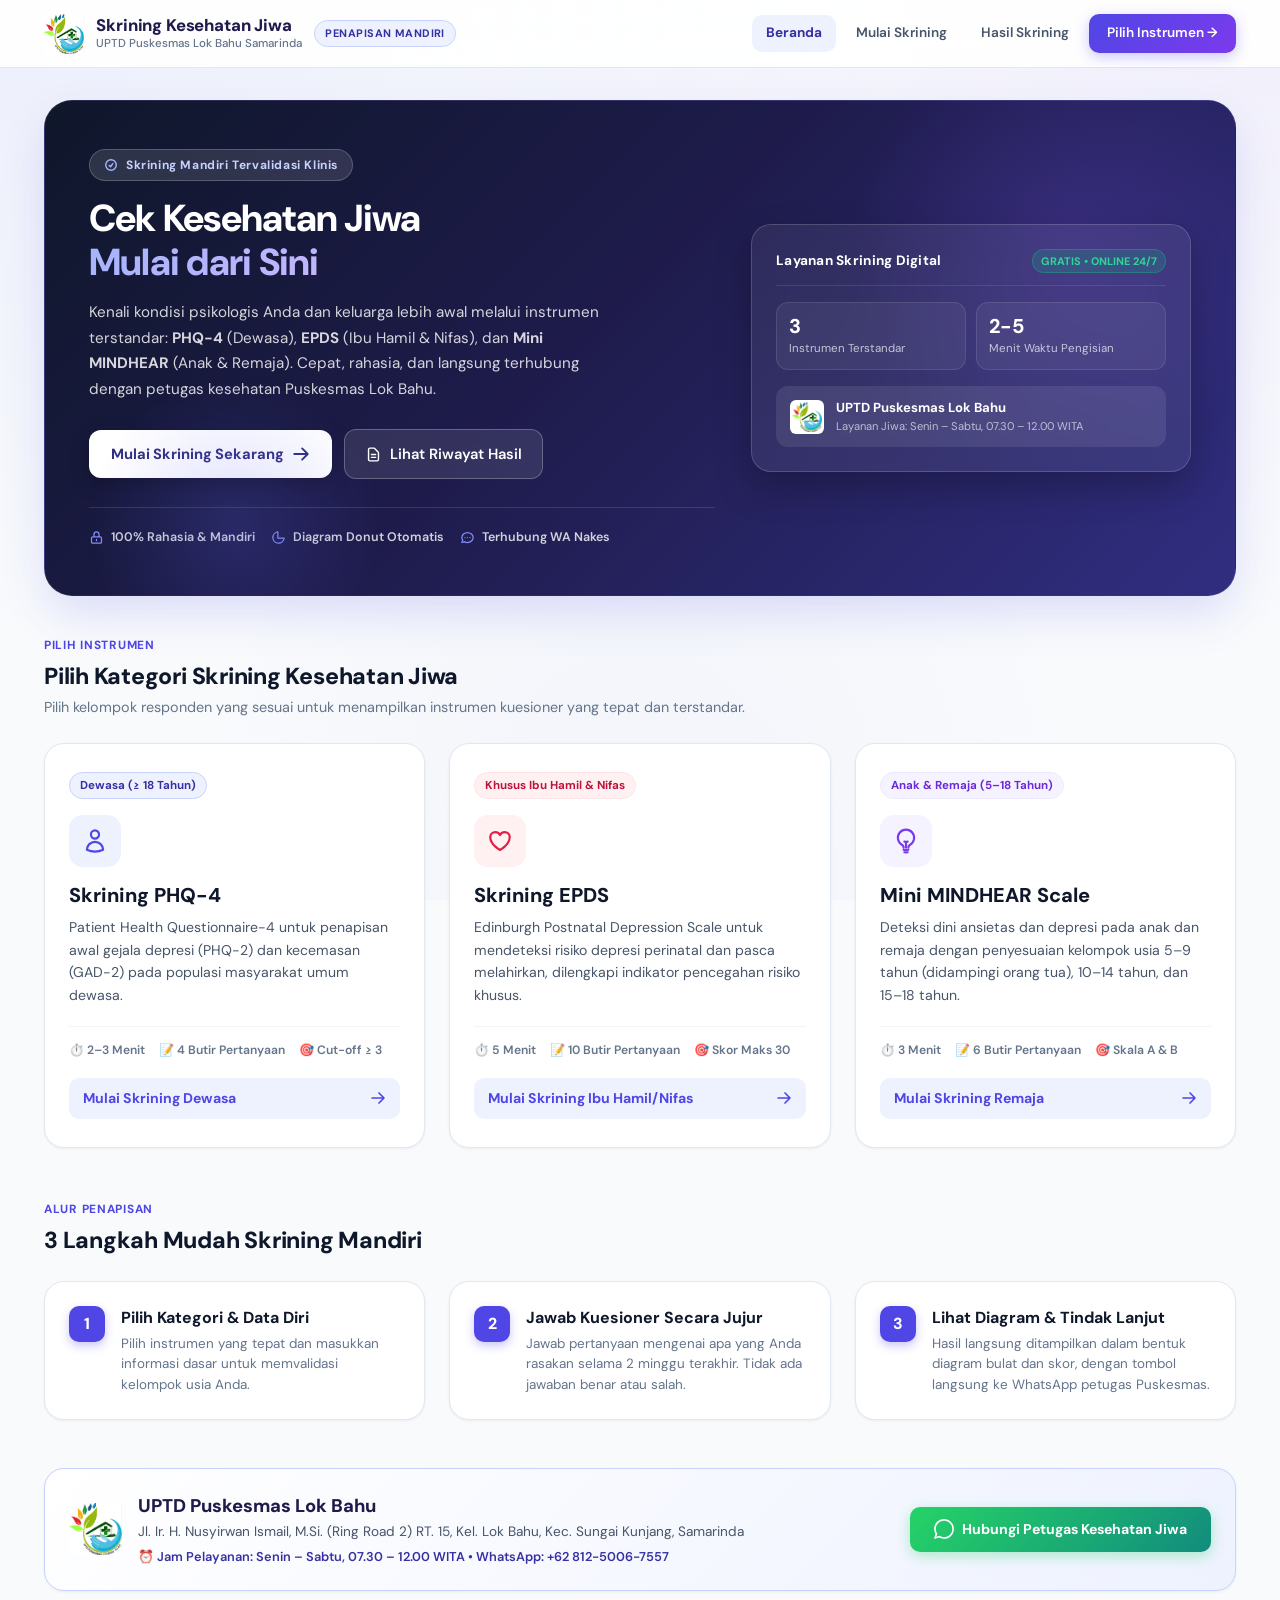
==== commit e4dfa8e3: "feat: perbarui kontak WA & penulisan nama petugas Moh. Mukhlis Noor, A.Md.Kep." ====
--- a/desktop/index.html
+++ b/desktop/index.html
@@ -227,11 +227,11 @@
                             Jl. Ir. H. Nusyirwan Ismail, M.Si. (Ring Road 2) RT. 15, Kel. Lok Bahu, Kec. Sungai Kunjang, Samarinda
                         </p>
                         <p style="font-size: 0.8rem; color: var(--indigo-700); font-weight: 600; margin-top: 4px;">
-                            ⏰ Jam Pelayanan: Senin – Sabtu, 07.30 – 12.00 WITA • WhatsApp: +62 851-7117-2121
+                            ⏰ Jam Pelayanan: Senin – Sabtu, 07.30 – 12.00 WITA • WhatsApp: +62 812-5006-7557
                         </p>
                     </div>
                 </div>
-                <a href="https://wa.me/6285171172121?text=Halo%20Petugas%20Kesehatan%20Jiwa%20Puskesmas%20Lok%20Bahu,%20saya%20ingin%20berkonsultasi" target="_blank" class="btn btn-wa-cta" style="width: auto; padding: 12px 24px;">
+                <a href="https://wa.me/6281250067557?text=Halo%20Petugas%20Kesehatan%20Jiwa%20Puskesmas%20Lok%20Bahu,%20saya%20ingin%20berkonsultasi" target="_blank" class="btn btn-wa-cta" style="width: auto; padding: 12px 24px;">
                     <svg viewBox="0 0 24 24"><path d="M.057 24l1.687-6.163c-1.041-1.804-1.588-3.849-1.587-5.946.003-6.556 5.338-11.891 11.893-11.891 3.181.001 6.167 1.24 8.413 3.488 2.245 2.248 3.481 5.236 3.48 8.414-.003 6.557-5.338 11.892-11.893 11.892-1.99-.001-3.951-.5-5.688-1.448l-6.305 1.654zm6.597-3.807c1.676.995 3.276 1.591 5.392 1.592 5.448 0 9.886-4.434 9.889-9.885.002-5.462-4.415-9.89-9.881-9.892-5.452 0-9.887 4.434-9.889 9.884-.001 2.225.651 3.891 1.746 5.634l-.999 3.648 3.742-.981z"/></svg>
                     <span>Hubungi Petugas Kesehatan Jiwa</span>
                 </a>
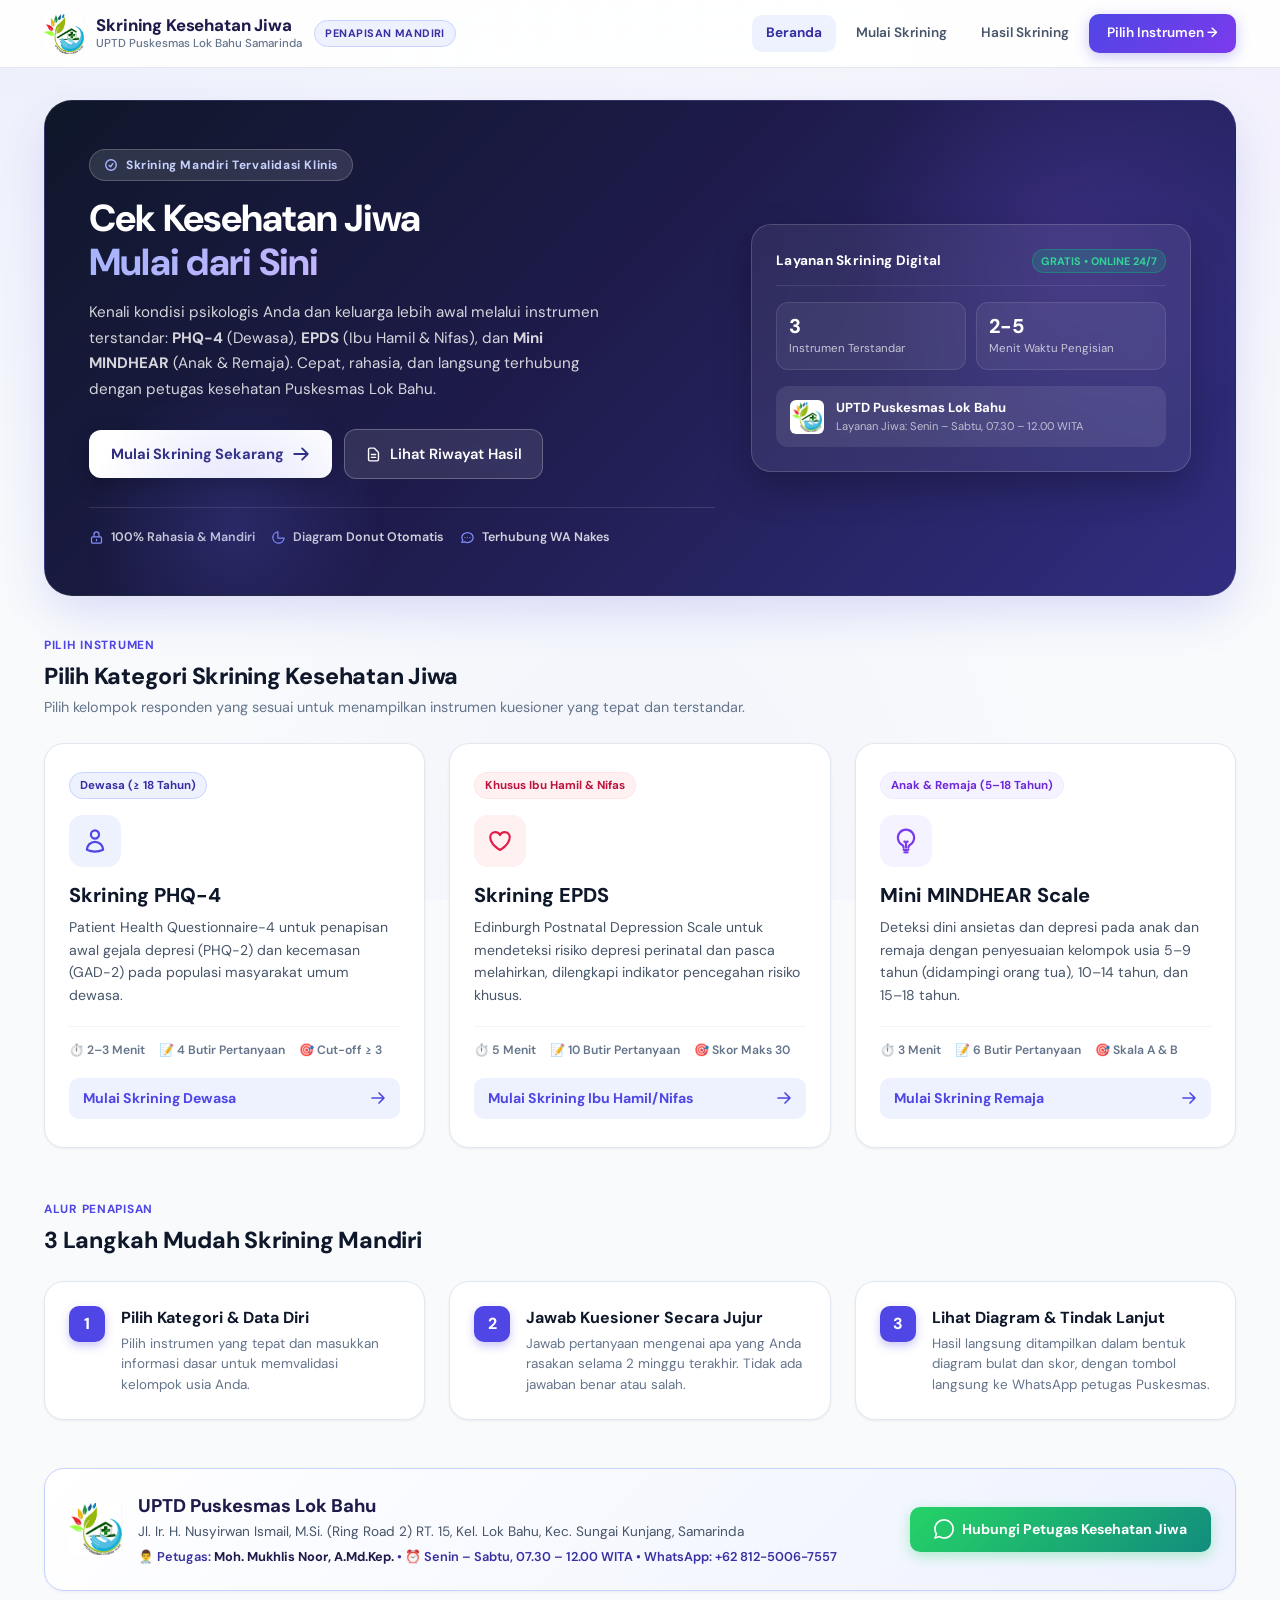
==== commit e926ed75: "feat: tampilkan nama petugas di beranda dan halaman hasil mobile & desktop" ====
--- a/desktop/index.html
+++ b/desktop/index.html
@@ -227,7 +227,7 @@
                             Jl. Ir. H. Nusyirwan Ismail, M.Si. (Ring Road 2) RT. 15, Kel. Lok Bahu, Kec. Sungai Kunjang, Samarinda
                         </p>
                         <p style="font-size: 0.8rem; color: var(--indigo-700); font-weight: 600; margin-top: 4px;">
-                            ⏰ Jam Pelayanan: Senin – Sabtu, 07.30 – 12.00 WITA • WhatsApp: +62 812-5006-7557
+                            👨‍⚕️ Petugas: <strong style="color: var(--indigo-900);">Moh. Mukhlis Noor, A.Md.Kep.</strong> • ⏰ Senin – Sabtu, 07.30 – 12.00 WITA • WhatsApp: +62 812-5006-7557
                         </p>
                     </div>
                 </div>
